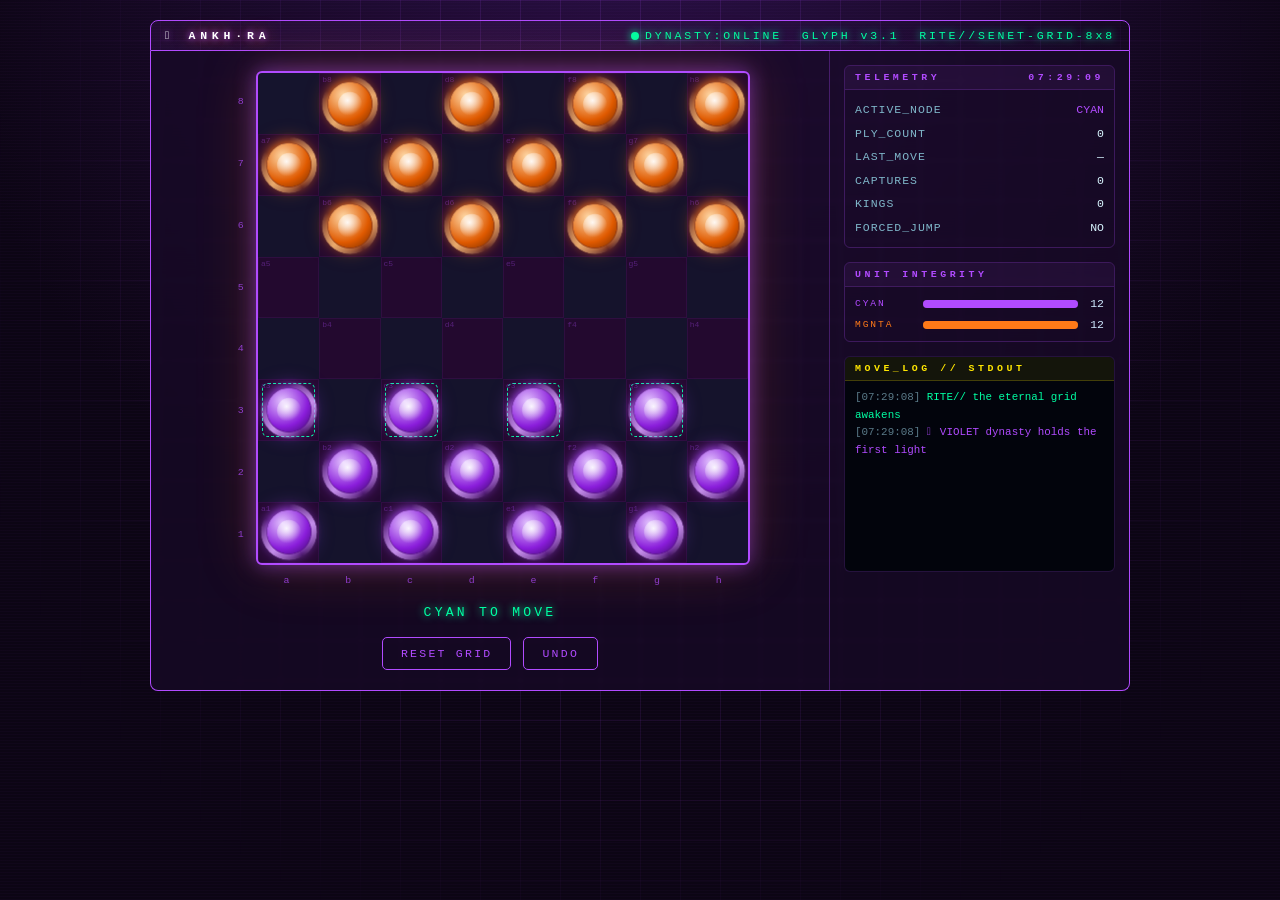
==== ankh-ra.html @ 31e60d3e "Add ANKH-RA: Duel of the Eternal Grid (cyber-Egyptian checkers)" ====
<!DOCTYPE html>
<html lang="en">
<head>
<meta charset="UTF-8">
<meta name="viewport" content="width=device-width, initial-scale=1.0">
<title>ANKH-RA // DUEL OF THE ETERNAL GRID</title>
<style>
  :root {
    /* --neon-cyan / --neon-magenta kept as var names; recolored to a new palette:
       electric violet vs hot-orange on a deep plum-black field */
    --neon-cyan: #b14bff;      /* "player 1" — electric violet  */
    --neon-magenta: #ff7a18;   /* "player 2" — hot orange       */
    --neon-green: #00ffa3;     /* accents / OK status           */
    --neon-amber: #ffe600;     /* alerts / forced-jump          */
    --dark: #0c0514;
    --dark2: #160a24;
    --panel: rgba(24, 10, 40, 0.72);
    --grid-line: rgba(177, 75, 255, 0.22);
    --mono: 'Courier New', ui-monospace, monospace;
  }

  * { margin: 0; padding: 0; box-sizing: border-box; }

  body {
    min-height: 100vh;
    background:
      radial-gradient(circle at 50% -10%, #2a0f45 0%, var(--dark) 60%),
      var(--dark);
    color: #cfe9ff;
    font-family: var(--mono);
    display: flex;
    flex-direction: column;
    align-items: center;
    padding: 20px 14px 40px;
    overflow-x: hidden;
  }

  body::before {
    content: "";
    position: fixed; inset: 0;
    background-image:
      linear-gradient(var(--grid-line) 1px, transparent 1px),
      linear-gradient(90deg, var(--grid-line) 1px, transparent 1px);
    background-size: 40px 40px;
    mask-image: radial-gradient(circle at 50% 35%, black 10%, transparent 78%);
    animation: drift 20s linear infinite;
    pointer-events: none; z-index: 0;
  }
  /* scanline overlay — technical CRT feel */
  body::after {
    content: "";
    position: fixed; inset: 0;
    background: repeating-linear-gradient(
      to bottom, rgba(0,0,0,0) 0 2px, rgba(177,75,255,0.025) 2px 3px);
    pointer-events: none; z-index: 2; mix-blend-mode: screen;
  }
  @keyframes drift {
    from { background-position: 0 0, 0 0; }
    to   { background-position: 40px 40px, 40px 40px; }
  }

  .app { position: relative; z-index: 3; width: 100%; max-width: 980px; }

  header.titlebar {
    display: flex; align-items: center; justify-content: space-between;
    border: 1px solid var(--neon-cyan);
    border-radius: 8px 8px 0 0;
    padding: 8px 14px;
    background: linear-gradient(90deg, rgba(177,75,255,0.08), transparent);
    font-size: 0.72rem; letter-spacing: 0.18rem;
  }
  header .brand {
    font-weight: 900; letter-spacing: 0.3rem; color: #fff;
    text-shadow: 0 0 6px var(--neon-cyan), 0 0 16px var(--neon-magenta);
    animation: flicker 5s infinite;
  }
  header .sys { color: var(--neon-green); text-shadow: 0 0 8px var(--neon-green); }
  .dot { display:inline-block; width:8px; height:8px; border-radius:50%;
    background: var(--neon-green); box-shadow: 0 0 8px var(--neon-green);
    animation: blink 1.4s steps(2) infinite; margin-right:6px; vertical-align: middle; }
  @keyframes blink { 50% { opacity: 0.2; } }
  @keyframes flicker {
    0%, 92%, 100% { opacity: 1; } 93% { opacity: 0.55; } 94% { opacity: 1; }
    96% { opacity: 0.4; } 97% { opacity: 1; }
  }

  .layout {
    display: grid;
    grid-template-columns: minmax(0,1fr) 300px;
    gap: 0;
    border: 1px solid var(--neon-cyan);
    border-top: none;
    border-radius: 0 0 8px 8px;
    background: var(--panel);
    backdrop-filter: blur(2px);
  }
  @media (max-width: 820px) {
    .layout { grid-template-columns: 1fr; }
    .hud { border-left: none !important; border-top: 1px solid rgba(177,75,255,0.3); }
  }

  .stage { padding: 20px; display: flex; flex-direction: column; align-items: center; gap: 14px; }

  /* board with coordinate gutters */
  .board-frame {
    display: grid;
    grid-template-columns: 22px 1fr;
    grid-template-rows: 1fr 22px;
    gap: 4px;
    width: min(86vw, 520px);
  }
  .rank-labels, .file-labels {
    display: grid; font-size: 0.62rem; color: var(--neon-cyan);
    opacity: 0.75; letter-spacing: 0.05rem;
  }
  .rank-labels { grid-row: 1; grid-column: 1; grid-template-rows: repeat(8, 1fr); }
  .rank-labels span { display: flex; align-items: center; justify-content: center; }
  .file-labels { grid-row: 2; grid-column: 2; grid-template-columns: repeat(8, 1fr); }
  .file-labels span { display: flex; align-items: center; justify-content: center; }

  .board {
    grid-row: 1; grid-column: 2;
    display: grid;
    grid-template-columns: repeat(8, 1fr);
    grid-template-rows: repeat(8, 1fr);
    aspect-ratio: 1 / 1;
    border: 2px solid var(--neon-cyan);
    border-radius: 6px;
    box-shadow: 0 0 20px rgba(177,75,255,0.5), 0 0 60px rgba(255,122,24,0.22);
    overflow: hidden; background: var(--dark2);
  }

  .cell { position: relative; display: flex; align-items: center; justify-content: center; }
  .cell.light { background: rgba(0, 240, 255, 0.04); }
  .cell.dark  { background: rgba(255, 0, 229, 0.06); cursor: pointer; }
  .cell.dark::after {
    content: ""; position: absolute; inset: 0;
    box-shadow: inset 0 0 0 1px rgba(177,75,255,0.08);
  }
  /* tiny square-id readout in each dark cell corner — technical overlay */
  .cell .sqid {
    position: absolute; top: 2px; left: 3px; font-size: 0.5rem;
    color: rgba(177,75,255,0.35); pointer-events: none; letter-spacing: 0;
  }

  .cell.selectable::before {
    content: ""; position: absolute; inset: 4px;
    border: 1px dashed var(--neon-green); border-radius: 6px;
    animation: pulse 1.2s ease-in-out infinite;
  }
  .cell.move-target::before {
    content: ""; position: absolute; width: 28%; height: 28%; border-radius: 50%;
    background: var(--neon-green); box-shadow: 0 0 14px var(--neon-green);
    animation: pulse 1s ease-in-out infinite;
  }
  .cell.capture-target::before {
    content: ""; position: absolute; inset: 3px; border-radius: 6px;
    border: 1px solid var(--neon-amber);
    box-shadow: 0 0 12px var(--neon-amber), inset 0 0 10px rgba(255,230,0,0.3);
    animation: pulse 0.8s ease-in-out infinite;
  }
  @keyframes pulse {
    0%, 100% { opacity: 0.35; transform: scale(0.92); }
    50%      { opacity: 1;    transform: scale(1.05); }
  }

  .piece {
    width: 72%; height: 72%; border-radius: 50%; position: relative;
    display: flex; align-items: center; justify-content: center;
    font-weight: 900; font-size: 1.3rem;
    /* idle hover-float; combines with glide/pop below via custom props */
    animation: float 3.2s ease-in-out infinite;
    will-change: transform;
  }
  @keyframes float {
    0%, 100% { transform: translateY(0) scale(1); }
    50%      { transform: translateY(-6%) scale(1.02); }
  }

  /* rotating conic "energy ring" behind the core */
  .piece::before {
    content: ""; position: absolute; inset: -14%;
    border-radius: 50%;
    background: conic-gradient(from 0deg,
      transparent 0deg, var(--ring) 70deg, transparent 150deg,
      var(--ring) 220deg, transparent 300deg);
    filter: blur(0.5px);
    opacity: 0.85;
    animation: spin 4s linear infinite;
    z-index: -1;
    -webkit-mask: radial-gradient(circle, transparent 56%, #000 58%);
            mask: radial-gradient(circle, transparent 56%, #000 58%);
  }
  @keyframes spin { to { transform: rotate(360deg); } }

  /* pulsing inner core highlight */
  .piece::after {
    content: ""; position: absolute; inset: 22%;
    border-radius: 50%;
    background: radial-gradient(circle at 40% 35%, rgba(255,255,255,0.9), transparent 70%);
    animation: core 2.4s ease-in-out infinite;
    pointer-events: none;
  }
  @keyframes core {
    0%, 100% { opacity: 0.4; transform: scale(0.85); }
    50%      { opacity: 0.95; transform: scale(1); }
  }

  .piece.cyan {
    --ring: #d9a2ff;
    background: radial-gradient(circle at 35% 30%, #e3c4ff, #8a1ddb 60%, #3a0866);
    box-shadow: 0 0 10px var(--neon-cyan), 0 0 22px rgba(177,75,255,0.6);
    color: #2a0545;
  }
  .piece.magenta {
    --ring: #ffc07a;
    background: radial-gradient(circle at 35% 30%, #ffd9a8, #e05a00 60%, #6e2a00);
    box-shadow: 0 0 10px var(--neon-magenta), 0 0 22px rgba(255,122,24,0.6);
    color: #4a1c00;
  }

  /* selected: lift, brighten, speed up the ring */
  .piece.selected { animation: selectedFloat 1.4s ease-in-out infinite; z-index: 5; }
  .piece.selected::before { animation: spin 1.3s linear infinite; opacity: 1; }
  @keyframes selectedFloat {
    0%, 100% { transform: translateY(-8%) scale(1.12); }
    50%      { transform: translateY(-14%) scale(1.16); }
  }

  /* glide: a piece that just moved slides in from its previous square */
  .piece.glide {
    animation: glide 0.32s cubic-bezier(.2,.9,.25,1.2);
  }
  @keyframes glide {
    from { transform: translate(var(--gx), var(--gy)) scale(0.9); }
    to   { transform: translate(0, 0) scale(1); }
  }

  /* king: twin crowns + golden halo, faster ring */
  .piece.king {
    box-shadow: 0 0 14px var(--neon-amber), 0 0 30px rgba(255,230,0,0.55);
  }
  .piece.king::before { animation: spin 2.2s linear infinite; }
  .piece.king .crown {
    position: absolute; inset: 0; display: flex; align-items: center; justify-content: center;
    font-size: 1.1rem; color: #fff; z-index: 2;
    text-shadow: 0 0 6px #fff, 0 0 12px var(--neon-amber);
    animation: crownPop 0.5s cubic-bezier(.2,1.5,.4,1);
  }
  @keyframes crownPop {
    0% { transform: scale(0) rotate(-40deg); opacity: 0; }
    100% { transform: scale(1) rotate(0); opacity: 1; }
  }

  /* capture shatter burst — spawned on the destroyed unit's square */
  .burst {
    position: absolute; inset: 0; pointer-events: none; z-index: 10;
  }
  .burst i {
    position: absolute; top: 50%; left: 50%; width: 7px; height: 7px;
    margin: -3.5px; border-radius: 50%;
    background: var(--bcol); box-shadow: 0 0 8px var(--bcol);
    animation: shard 0.6s ease-out forwards;
  }
  @keyframes shard {
    to { transform: translate(var(--dx), var(--dy)) scale(0.2); opacity: 0; }
  }
  .shock {
    position: absolute; inset: 20%; border-radius: 50%;
    border: 2px solid var(--bcol); pointer-events: none; z-index: 9;
    animation: shock 0.5s ease-out forwards;
  }
  @keyframes shock {
    from { transform: scale(0.3); opacity: 1; }
    to   { transform: scale(2.4); opacity: 0; }
  }

  @media (prefers-reduced-motion: reduce) {
    .piece, .piece::before, .piece::after { animation: none !important; }
  }

  .status {
    font-size: 0.82rem; letter-spacing: 0.2rem; text-transform: uppercase;
    color: var(--neon-green); text-shadow: 0 0 8px var(--neon-green);
    min-height: 1.4em; text-align: center;
  }

  .controls { display: flex; gap: 12px; }
  button {
    font-family: inherit; background: transparent; color: var(--neon-cyan);
    border: 1px solid var(--neon-cyan); padding: 9px 18px;
    letter-spacing: 0.14rem; text-transform: uppercase; font-size: 0.72rem;
    border-radius: 5px; cursor: pointer; transition: all 0.2s;
  }
  button:hover { background: var(--neon-cyan); color: var(--dark); box-shadow: 0 0 18px var(--neon-cyan); }

  /* ---------- TECHNICAL HUD ---------- */
  .hud {
    border-left: 1px solid rgba(177,75,255,0.3);
    padding: 14px; display: flex; flex-direction: column; gap: 14px;
    font-size: 0.72rem;
  }
  .panel { border: 1px solid rgba(177,75,255,0.25); border-radius: 6px; overflow: hidden; }
  .panel > h2 {
    font-size: 0.62rem; letter-spacing: 0.22rem; color: var(--neon-cyan);
    background: rgba(177,75,255,0.07); padding: 6px 10px; border-bottom: 1px solid rgba(177,75,255,0.2);
    display: flex; justify-content: space-between; align-items: center;
  }
  .panel .body { padding: 10px; }

  .readout { display: grid; grid-template-columns: 1fr auto; gap: 4px 10px; line-height: 1.7; }
  .readout .k { color: #7fb6c9; letter-spacing: 0.06rem; }
  .readout .v { text-align: right; color: #d8f6ff; }
  .readout .v.cyan { color: var(--neon-cyan); }
  .readout .v.magenta { color: var(--neon-magenta); }

  .bars { display:flex; flex-direction: column; gap: 8px; }
  .bar-row { display:flex; align-items:center; gap: 8px; }
  .bar-row .lbl { width: 60px; font-size: 0.6rem; letter-spacing: 0.12rem; }
  .bar { flex:1; height: 8px; background: rgba(255,255,255,0.06); border-radius: 4px; overflow: hidden; }
  .bar > i { display:block; height:100%; transition: width 0.4s ease; }
  .bar.cyan > i { background: var(--neon-cyan); box-shadow: 0 0 10px var(--neon-cyan); }
  .bar.magenta > i { background: var(--neon-magenta); box-shadow: 0 0 10px var(--neon-magenta); }
  .bar-row .num { width: 18px; text-align:right; }

  /* telemetry terminal */
  .log { background: #02040c; border: 1px solid rgba(177,75,255,0.2); border-radius: 6px; }
  .log h2 { color: var(--neon-amber); background: rgba(255,230,0,0.07); border-color: rgba(255,230,0,0.2); }
  .log .stream {
    height: 190px; overflow-y: auto; padding: 8px 10px; font-size: 0.68rem; line-height: 1.6;
    scrollbar-width: thin; scrollbar-color: var(--neon-cyan) transparent;
  }
  .log .stream::-webkit-scrollbar { width: 6px; }
  .log .stream::-webkit-scrollbar-thumb { background: var(--neon-cyan); border-radius: 3px; }
  .log .line { white-space: pre-wrap; }
  .log .ts { color: #5a7a88; }
  .log .c-cyan { color: var(--neon-cyan); }
  .log .c-mag { color: var(--neon-magenta); }
  .log .c-cap { color: var(--neon-amber); }
  .log .c-sys { color: var(--neon-green); }
  .log .cursor { color: var(--neon-amber); animation: blink 1s steps(2) infinite; }
</style>
</head>
<body>
<div class="app">
  <header class="titlebar">
    <span class="brand">𓂀 ANKH&middot;RA</span>
    <span class="sys"><span class="dot"></span>DYNASTY:ONLINE &nbsp;GLYPH v3.1 &nbsp;RITE//SENET-GRID-8x8</span>
  </header>

  <div class="layout">
    <!-- BOARD STAGE -->
    <section class="stage">
      <div class="board-frame">
        <div class="rank-labels" id="rankLabels"></div>
        <div class="board" id="board"></div>
        <div class="file-labels" id="fileLabels"></div>
      </div>
      <div class="status" id="status">CYAN TO MOVE</div>
      <div class="controls">
        <button id="resetBtn">RESET GRID</button>
        <button id="undoBtn">UNDO</button>
      </div>
    </section>

    <!-- TECHNICAL HUD -->
    <aside class="hud">
      <div class="panel">
        <h2>TELEMETRY <span id="clock">00:00:00</span></h2>
        <div class="body">
          <div class="readout">
            <span class="k">ACTIVE_NODE</span><span class="v" id="rActive">CYAN</span>
            <span class="k">PLY_COUNT</span><span class="v" id="rPly">0</span>
            <span class="k">LAST_MOVE</span><span class="v" id="rLast">—</span>
            <span class="k">CAPTURES</span><span class="v" id="rCaps">0</span>
            <span class="k">KINGS</span><span class="v" id="rKings">0</span>
            <span class="k">FORCED_JUMP</span><span class="v" id="rForced">NO</span>
          </div>
        </div>
      </div>

      <div class="panel">
        <h2>UNIT INTEGRITY</h2>
        <div class="body bars">
          <div class="bar-row">
            <span class="lbl" style="color:var(--neon-cyan)">CYAN</span>
            <div class="bar cyan"><i id="barCyan" style="width:100%"></i></div>
            <span class="num" id="numCyan">12</span>
          </div>
          <div class="bar-row">
            <span class="lbl" style="color:var(--neon-magenta)">MGNTA</span>
            <div class="bar magenta"><i id="barMag" style="width:100%"></i></div>
            <span class="num" id="numMag">12</span>
          </div>
        </div>
      </div>

      <div class="panel log">
        <h2>MOVE_LOG // STDOUT</h2>
        <div class="stream" id="logStream"></div>
      </div>
    </aside>
  </div>
</div>

<script>
const SIZE = 8;
const FILES = ['a','b','c','d','e','f','g','h'];
const boardEl = document.getElementById('board');
const statusEl = document.getElementById('status');
const logStream = document.getElementById('logStream');

// HUD refs
const rActive = document.getElementById('rActive');
const rPly    = document.getElementById('rPly');
const rLast   = document.getElementById('rLast');
const rCaps   = document.getElementById('rCaps');
const rKings  = document.getElementById('rKings');
const rForced = document.getElementById('rForced');
const barCyan = document.getElementById('barCyan');
const barMag  = document.getElementById('barMag');
const numCyan = document.getElementById('numCyan');
const numMag  = document.getElementById('numMag');

let grid, turn, selected, validMoves;
let ply, captures, history;
let anim = {}; // one-shot animation hints consumed by the next render()

// Convert [row,col] -> algebraic. row 0 = rank 8 (top), row 7 = rank 1 (bottom).
function sq(r, c) { return FILES[c] + (SIZE - r); }

function buildLabels() {
  const rl = document.getElementById('rankLabels');
  const fl = document.getElementById('fileLabels');
  rl.innerHTML = ''; fl.innerHTML = '';
  for (let r = 0; r < SIZE; r++) { const s = document.createElement('span'); s.textContent = SIZE - r; rl.appendChild(s); }
  for (let c = 0; c < SIZE; c++) { const s = document.createElement('span'); s.textContent = FILES[c]; fl.appendChild(s); }
}

function initState() {
  grid = Array.from({ length: SIZE }, () => Array(SIZE).fill(null));
  for (let r = 0; r < SIZE; r++) {
    for (let c = 0; c < SIZE; c++) {
      if ((r + c) % 2 === 0) continue;
      if (r < 3)      grid[r][c] = { color: 'magenta', king: false };
      else if (r > 4) grid[r][c] = { color: 'cyan',    king: false };
    }
  }
  turn = 'cyan'; selected = null; validMoves = [];
  ply = 0; captures = 0; history = [];
}

function inBounds(r, c) { return r >= 0 && r < SIZE && c >= 0 && c < SIZE; }

function directions(piece) {
  if (piece.king) return [[-1,-1],[-1,1],[1,-1],[1,1]];
  return piece.color === 'cyan' ? [[-1,-1],[-1,1]] : [[1,-1],[1,1]];
}

function pieceMoves(r, c) {
  const piece = grid[r][c];
  const moves = [], jumps = [];
  for (const [dr, dc] of directions(piece)) {
    const nr = r + dr, nc = c + dc;
    if (inBounds(nr, nc) && !grid[nr][nc]) moves.push({ from:[r,c], to:[nr,nc], jumped:null });
    const jr = r + 2*dr, jc = c + 2*dc;
    if (inBounds(jr, jc) && !grid[jr][jc] && grid[nr] && grid[nr][nc] &&
        grid[nr][nc].color !== piece.color)
      jumps.push({ from:[r,c], to:[jr,jc], jumped:[nr,nc] });
  }
  return { moves, jumps };
}

function allMoves(color) {
  let moves = [], jumps = [];
  for (let r = 0; r < SIZE; r++)
    for (let c = 0; c < SIZE; c++)
      if (grid[r][c] && grid[r][c].color === color) {
        const pm = pieceMoves(r, c);
        moves = moves.concat(pm.moves); jumps = jumps.concat(pm.jumps);
      }
  return jumps.length ? jumps : moves;
}

function countPieces(color) {
  let n = 0, k = 0;
  for (let r = 0; r < SIZE; r++)
    for (let c = 0; c < SIZE; c++)
      if (grid[r][c] && grid[r][c].color === color) { n++; if (grid[r][c].king) k++; }
  return { n, k };
}

/* ---------- TELEMETRY LOG ---------- */
function stamp() {
  const d = new Date();
  return [d.getHours(), d.getMinutes(), d.getSeconds()].map(x => String(x).padStart(2,'0')).join(':');
}
function log(html, cls) {
  const line = document.createElement('div');
  line.className = 'line';
  line.innerHTML = `<span class="ts">[${stamp()}]</span> <span class="${cls||''}">${html}</span>`;
  logStream.appendChild(line);
  logStream.scrollTop = logStream.scrollHeight;
}

function render() {
  boardEl.innerHTML = '';
  const legal = allMoves(turn);
  const selectable = new Set(legal.map(m => m.from.join(',')));
  const anyJump = legal.length && legal[0].jumped;

  for (let r = 0; r < SIZE; r++) {
    for (let c = 0; c < SIZE; c++) {
      const cell = document.createElement('div');
      const dark = (r + c) % 2 === 1;
      cell.className = 'cell ' + (dark ? 'dark' : 'light');

      if (dark) {
        const id = document.createElement('span');
        id.className = 'sqid'; id.textContent = sq(r, c);
        cell.appendChild(id);
      }

      if (!selected && dark && selectable.has(r + ',' + c)) cell.classList.add('selectable');

      if (selected) {
        const target = validMoves.find(m => m.to[0] === r && m.to[1] === c);
        if (target) {
          cell.classList.add(target.jumped ? 'capture-target' : 'move-target');
          cell.addEventListener('click', () => makeMove(target));
        }
      }

      const piece = grid[r][c];
      if (piece) {
        const p = document.createElement('div');
        p.className = 'piece ' + piece.color + (piece.king ? ' king' : '');
        if (selected && selected[0] === r && selected[1] === c) p.classList.add('selected');

        // crown marker for kings (separate element so ::after can be the core glow)
        if (piece.king) {
          const cr = document.createElement('span');
          cr.className = 'crown'; cr.textContent = '♛';
          p.appendChild(cr);
        }

        // glide-in animation for the piece that just moved
        if (anim.glide && anim.glide.r === r && anim.glide.c === c) {
          p.classList.add('glide');
          p.style.setProperty('--gx', anim.glide.dx + '%');
          p.style.setProperty('--gy', anim.glide.dy + '%');
        }
        cell.appendChild(p);
      }

      // capture burst on the destroyed unit's square
      if (anim.burst && anim.burst.r === r && anim.burst.c === c) {
        cell.appendChild(makeBurst(anim.burst.color));
      }

      if (dark) cell.addEventListener('click', () => onCellClick(r, c));
      boardEl.appendChild(cell);
    }
  }
  anim = {}; // consume one-shot animation hints
  updateHUD(anyJump);
}

// Build a shatter burst (radial shards + shockwave ring) in a color.
function makeBurst(color) {
  const frag = document.createDocumentFragment();
  const bcol = color === 'cyan' ? 'var(--neon-cyan)' : 'var(--neon-magenta)';

  const shock = document.createElement('div');
  shock.className = 'shock'; shock.style.setProperty('--bcol', bcol);
  frag.appendChild(shock);

  const wrap = document.createElement('div');
  wrap.className = 'burst'; wrap.style.setProperty('--bcol', bcol);
  const N = 10;
  for (let i = 0; i < N; i++) {
    const shard = document.createElement('i');
    const ang = (i / N) * Math.PI * 2 + Math.random() * 0.4;
    const dist = 60 + Math.random() * 40;
    shard.style.setProperty('--dx', Math.cos(ang) * dist + '%');
    shard.style.setProperty('--dy', Math.sin(ang) * dist + '%');
    shard.style.animationDelay = (Math.random() * 0.05) + 's';
    wrap.appendChild(shard);
  }
  frag.appendChild(wrap);

  // clean up DOM after the animation ends
  setTimeout(() => { shock.remove(); wrap.remove(); }, 700);
  const holder = document.createElement('div');
  holder.style.cssText = 'position:absolute;inset:0;pointer-events:none;';
  holder.appendChild(frag);
  return holder;
}

function updateHUD(anyJump) {
  const cy = countPieces('cyan'), mg = countPieces('magenta');
  numCyan.textContent = cy.n; numMag.textContent = mg.n;
  barCyan.style.width = (cy.n / 12 * 100) + '%';
  barMag.style.width  = (mg.n / 12 * 100) + '%';
  rActive.textContent = turn.toUpperCase();
  rActive.className = 'v ' + turn;
  rPly.textContent = ply;
  rCaps.textContent = captures;
  rKings.textContent = cy.k + mg.k;
  rForced.textContent = anyJump ? 'YES' : 'NO';
  rForced.style.color = anyJump ? 'var(--neon-amber)' : '';
}

function onCellClick(r, c) {
  const legal = allMoves(turn);
  const piece = grid[r][c];
  if (piece && piece.color === turn) {
    const pm = legal.filter(m => m.from[0] === r && m.from[1] === c);
    if (pm.length) {
      selected = [r, c]; validMoves = pm;
      log(`SELECT ${turn.toUpperCase()} @ ${sq(r,c)} — ${pm.length} vector(s)`, turn==='cyan'?'c-cyan':'c-mag');
      render(); return;
    }
  }
  selected = null; validMoves = []; render();
}

function makeMove(move) {
  const [fr, fc] = move.from, [tr, tc] = move.to;
  const piece = grid[fr][fc];
  history.push(JSON.stringify({ grid, turn, ply, captures }));

  grid[tr][tc] = piece; grid[fr][fc] = null;

  const notation = sq(fr,fc) + (move.jumped ? 'x' : '-') + sq(tr,tc);
  const cls = turn === 'cyan' ? 'c-cyan' : 'c-mag';

  // glide: offset = how far (in % of a cell) the piece travelled, negated
  anim.glide = { r: tr, c: tc, dx: (fc - tc) * 100, dy: (fr - tr) * 100 };

  if (move.jumped) {
    const [jr, jc] = move.jumped;
    anim.burst = { r: jr, c: jc, color: grid[jr][jc] ? grid[jr][jc].color : 'cyan' };
    grid[jr][jc] = null;
    captures++;
    log(`CAPTURE ${notation} :: unit ${sq(jr,jc)} DESTROYED`, 'c-cap');
  } else {
    log(`MOVE ${notation}`, cls);
  }

  let promoted = false;
  if (!piece.king && ((piece.color === 'cyan' && tr === 0) || (piece.color === 'magenta' && tr === SIZE-1))) {
    piece.king = true; promoted = true;
    log(`PROMOTE ${sq(tr,tc)} → KING [${turn.toUpperCase()}]`, 'c-sys');
  }

  rLast.textContent = notation;

  // Multi-jump chain
  if (move.jumped) {
    const pm = pieceMoves(tr, tc);
    if (pm.jumps.length && !promoted) {
      selected = [tr, tc]; validMoves = pm.jumps;
      statusEl.textContent = turn.toUpperCase() + ' — CHAIN JUMP REQUIRED';
      log(`CHAIN// additional jump available @ ${sq(tr,tc)}`, 'c-cap');
      render(); return;
    }
  }

  ply++;
  turn = turn === 'cyan' ? 'magenta' : 'cyan';
  selected = null; validMoves = [];
  render();
  updateStatus();
}

function updateStatus() {
  const legal = allMoves(turn);
  if (legal.length === 0 || countPieces(turn).n === 0) {
    const winner = (turn === 'cyan' ? 'MAGENTA' : 'CYAN');
    statusEl.textContent = '⚡ ' + winner + ' WINS ⚡';
    log(`=== GAME OVER :: ${winner} VICTORIOUS :: ${ply} PLIES ===`, 'c-sys');
    return;
  }
  statusEl.textContent = turn.toUpperCase() + ' TO MOVE';
}

document.getElementById('resetBtn').addEventListener('click', () => {
  initState(); render(); updateStatus();
  log('GRID RE-INITIALIZED :: 24 UNITS DEPLOYED', 'c-sys');
});
document.getElementById('undoBtn').addEventListener('click', () => {
  if (!history.length) { log('UNDO// buffer empty', 'c-sys'); return; }
  const prev = JSON.parse(history.pop());
  grid = prev.grid; turn = prev.turn; ply = prev.ply; captures = prev.captures;
  selected = null; validMoves = [];
  render(); updateStatus();
  log('UNDO// reverted 1 state', 'c-sys');
});

// live clock
setInterval(() => { document.getElementById('clock').textContent = stamp(); }, 1000);

buildLabels();
initState();
render();
updateStatus();
log('RITE// the eternal grid awakens', 'c-sys');
log('𓂀 VIOLET dynasty holds the first light', 'c-cyan');
</script>
</body>
</html>
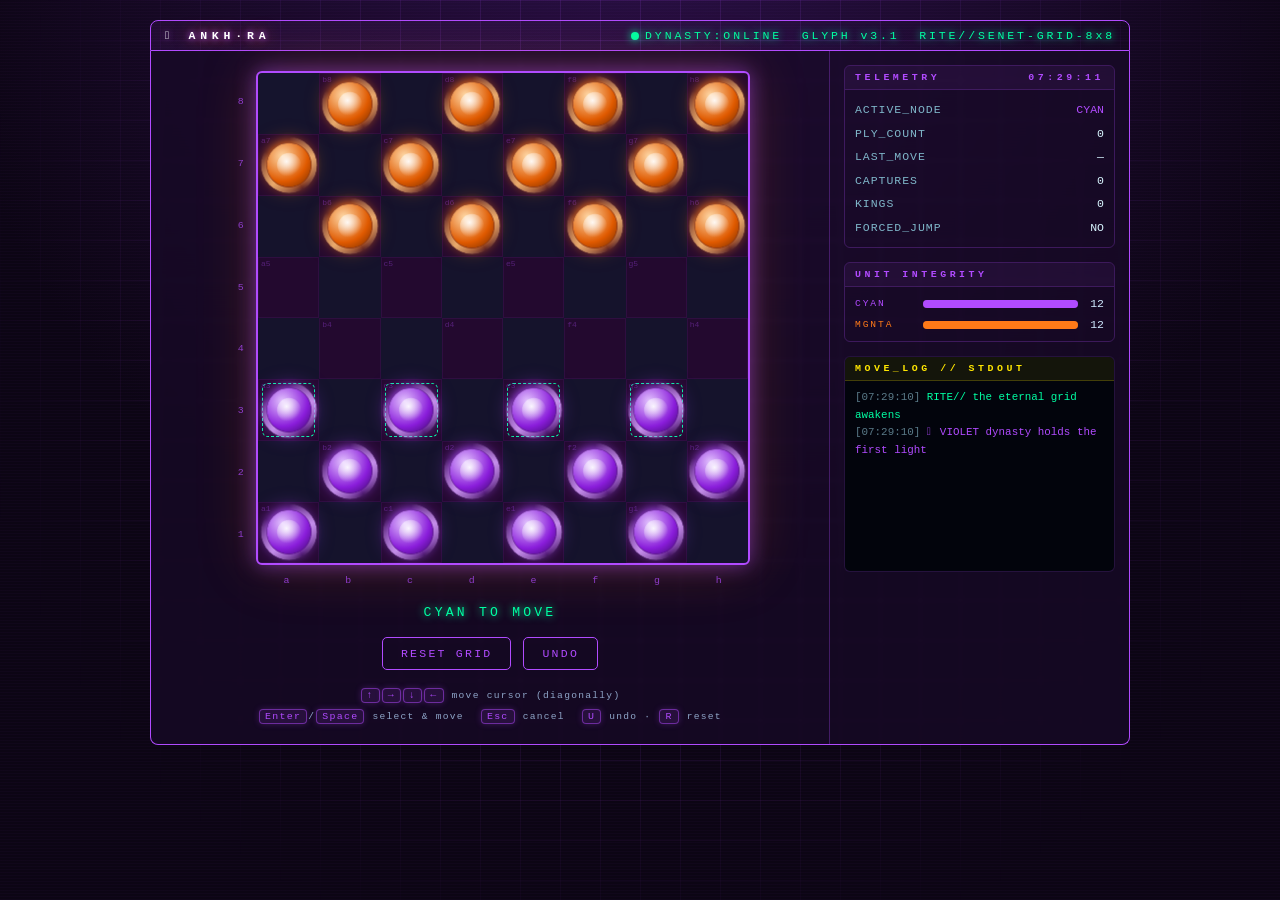
==== commit 7a636a34: "Add keyboard controls and Temple of Code puzzle world on victory" ====
--- a/ankh-ra.html
+++ b/ankh-ra.html
@@ -159,6 +159,28 @@
     box-shadow: 0 0 12px var(--neon-amber), inset 0 0 10px rgba(255,230,0,0.3);
     animation: pulse 0.8s ease-in-out infinite;
   }
+  /* keyboard cursor — bright inset frame + corner ticks on the focused square */
+  .cell.cursor {
+    box-shadow:
+      inset 0 0 0 2px #fff,
+      inset 0 0 14px rgba(255,255,255,0.45),
+      0 0 16px rgba(255,255,255,0.35);
+    z-index: 6;
+  }
+  .cell.cursor::after {
+    content: ""; position: absolute; inset: 0; z-index: 7; pointer-events: none;
+    background:
+      linear-gradient(#fff,#fff) left  0 top    0 / 10px 2px no-repeat,
+      linear-gradient(#fff,#fff) left  0 top    0 / 2px 10px no-repeat,
+      linear-gradient(#fff,#fff) right 0 top    0 / 10px 2px no-repeat,
+      linear-gradient(#fff,#fff) right 0 top    0 / 2px 10px no-repeat,
+      linear-gradient(#fff,#fff) left  0 bottom 0 / 10px 2px no-repeat,
+      linear-gradient(#fff,#fff) left  0 bottom 0 / 2px 10px no-repeat,
+      linear-gradient(#fff,#fff) right 0 bottom 0 / 10px 2px no-repeat,
+      linear-gradient(#fff,#fff) right 0 bottom 0 / 2px 10px no-repeat;
+    filter: drop-shadow(0 0 4px #fff);
+    animation: pulse 1s ease-in-out infinite;
+  }
   @keyframes pulse {
     0%, 100% { opacity: 0.35; transform: scale(0.92); }
     50%      { opacity: 1;    transform: scale(1.05); }
@@ -294,6 +316,19 @@
   }
   button:hover { background: var(--neon-cyan); color: var(--dark); box-shadow: 0 0 18px var(--neon-cyan); }
 
+  .keyhint {
+    display: flex; flex-wrap: wrap; gap: 6px 16px; justify-content: center;
+    margin-top: 4px; font-size: 0.6rem; letter-spacing: 0.08rem;
+    color: #8fa6c9; max-width: 480px;
+  }
+  .keyhint kbd {
+    display: inline-block; min-width: 1.3em; text-align: center;
+    padding: 1px 5px; margin: 0 1px; border-radius: 4px;
+    background: rgba(177,75,255,0.12); border: 1px solid rgba(177,75,255,0.5);
+    color: var(--neon-cyan); font-family: var(--mono); font-size: 0.62rem;
+    box-shadow: 0 0 6px rgba(177,75,255,0.25);
+  }
+
   /* ---------- TECHNICAL HUD ---------- */
   .hud {
     border-left: 1px solid rgba(177,75,255,0.3);
@@ -339,6 +374,89 @@
   .log .c-cap { color: var(--neon-amber); }
   .log .c-sys { color: var(--neon-green); }
   .log .cursor { color: var(--neon-amber); animation: blink 1s steps(2) infinite; }
+
+  /* ========== PUZZLE WORLD: TEMPLE OF CODE ========== */
+  .portal {
+    position: fixed; inset: 0; z-index: 50;
+    display: none; align-items: center; justify-content: center;
+    background: radial-gradient(circle at 50% 50%, rgba(40,10,70,0.75), rgba(5,5,20,0.96));
+    backdrop-filter: blur(4px);
+    padding: 20px;
+  }
+  .portal.open { display: flex; animation: portalIn 0.8s ease; }
+  @keyframes portalIn { from { opacity: 0; } to { opacity: 1; } }
+
+  .portal-inner { position: relative; width: min(94vw, 620px); }
+
+  /* rotating portal rings behind the card */
+  .portal-rings { position: absolute; inset: -40px; pointer-events: none; }
+  .portal-rings i {
+    position: absolute; inset: 0; border-radius: 50%;
+    border: 2px solid transparent;
+  }
+  .portal-rings i:nth-child(1) { border-top-color: var(--neon-cyan);    border-bottom-color: var(--neon-cyan);    animation: spin 6s linear infinite; }
+  .portal-rings i:nth-child(2) { border-left-color: var(--neon-magenta); border-right-color: var(--neon-magenta); animation: spin 9s linear infinite reverse; inset: 20px; }
+  .portal-rings i:nth-child(3) { border-top-color: var(--neon-amber);    animation: spin 4s linear infinite; inset: -14px; }
+
+  .portal-card {
+    position: relative;
+    background: linear-gradient(160deg, rgba(24,10,40,0.98), rgba(10,6,24,0.98));
+    border: 1px solid var(--neon-cyan);
+    border-radius: 12px;
+    box-shadow: 0 0 40px rgba(177,75,255,0.5), inset 0 0 30px rgba(0,0,0,0.6);
+    padding: 26px 24px;
+    color: #d8f6ff;
+    max-height: 86vh; overflow-y: auto;
+  }
+  .portal-card h2 {
+    font-size: 1.3rem; letter-spacing: 0.25rem; color: #fff; text-align: center;
+    text-shadow: 0 0 8px var(--neon-cyan), 0 0 20px var(--neon-magenta);
+    margin-bottom: 6px;
+  }
+  .portal-card .sub { text-align: center; font-size: 0.72rem; letter-spacing: 0.15rem;
+    color: var(--neon-amber); margin-bottom: 18px; }
+
+  .pz-progress { display: flex; gap: 6px; justify-content: center; margin-bottom: 18px; }
+  .pz-progress i {
+    width: 26px; height: 6px; border-radius: 3px; background: rgba(255,255,255,0.12);
+  }
+  .pz-progress i.done { background: var(--neon-green); box-shadow: 0 0 8px var(--neon-green); }
+  .pz-progress i.active { background: var(--neon-cyan); box-shadow: 0 0 8px var(--neon-cyan); }
+
+  .pz-glyph { text-align: center; font-size: 1.6rem; margin-bottom: 8px; filter: drop-shadow(0 0 6px var(--neon-amber)); }
+  .pz-prompt { font-size: 0.86rem; line-height: 1.6; margin-bottom: 12px; }
+  .pz-code {
+    background: #02040c; border: 1px solid rgba(177,75,255,0.3); border-radius: 6px;
+    padding: 12px 14px; font-size: 0.8rem; line-height: 1.6; white-space: pre-wrap;
+    color: var(--neon-green); margin-bottom: 14px; overflow-x: auto;
+  }
+  .pz-code .kw { color: var(--neon-magenta); }
+  .pz-code .num { color: var(--neon-amber); }
+  .pz-code .cm { color: #5a7a88; }
+
+  .pz-form { display: flex; gap: 10px; flex-wrap: wrap; }
+  .pz-form input {
+    flex: 1; min-width: 160px; font-family: var(--mono); font-size: 0.9rem;
+    background: rgba(0,0,0,0.5); border: 1px solid var(--neon-cyan); color: #fff;
+    padding: 10px 12px; border-radius: 6px; letter-spacing: 0.08rem;
+  }
+  .pz-form input:focus { outline: none; box-shadow: 0 0 14px var(--neon-cyan); }
+
+  .pz-options { display: grid; grid-template-columns: 1fr 1fr; gap: 10px; }
+  @media (max-width: 480px) { .pz-options { grid-template-columns: 1fr; } }
+  .pz-opt {
+    font-family: var(--mono); font-size: 0.82rem; text-align: left;
+    padding: 11px 14px; text-transform: none; letter-spacing: 0.04rem;
+  }
+
+  .pz-feedback { min-height: 1.4em; margin-top: 12px; font-size: 0.8rem; letter-spacing: 0.08rem; text-align: center; }
+  .pz-feedback.ok  { color: var(--neon-green); text-shadow: 0 0 8px var(--neon-green); }
+  .pz-feedback.bad { color: var(--neon-magenta); text-shadow: 0 0 8px var(--neon-magenta); }
+  .pz-hint { font-size: 0.7rem; color: #8fa6c9; text-align: center; margin-top: 6px; }
+
+  .portal-card .finale { text-align: center; }
+  .portal-card .finale .big { font-size: 2.4rem; margin: 10px 0; filter: drop-shadow(0 0 10px var(--neon-amber)); }
+  .portal-actions { display: flex; gap: 12px; justify-content: center; margin-top: 18px; flex-wrap: wrap; }
 </style>
 </head>
 <body>
@@ -360,6 +478,12 @@
       <div class="controls">
         <button id="resetBtn">RESET GRID</button>
         <button id="undoBtn">UNDO</button>
+      </div>
+      <div class="keyhint">
+        <span><kbd>↑</kbd><kbd>→</kbd><kbd>↓</kbd><kbd>←</kbd> move cursor (diagonally)</span>
+        <span><kbd>Enter</kbd>/<kbd>Space</kbd> select &amp; move</span>
+        <span><kbd>Esc</kbd> cancel</span>
+        <span><kbd>U</kbd> undo &middot; <kbd>R</kbd> reset</span>
       </div>
     </section>
 
@@ -403,6 +527,16 @@
   </div>
 </div>
 
+<!-- ========== PUZZLE WORLD: TEMPLE OF CODE ========== -->
+<div class="portal" id="portal" aria-hidden="true">
+  <div class="portal-inner">
+    <div class="portal-rings"><i></i><i></i><i></i></div>
+    <div class="portal-card" id="portalCard">
+      <!-- content injected by JS -->
+    </div>
+  </div>
+</div>
+
 <script>
 const SIZE = 8;
 const FILES = ['a','b','c','d','e','f','g','h'];
@@ -425,6 +559,8 @@
 let grid, turn, selected, validMoves;
 let ply, captures, history;
 let anim = {}; // one-shot animation hints consumed by the next render()
+let cursor = [5, 0]; // keyboard cursor [row, col]; starts on a dark playable square
+let keyboardActive = false; // only show the cursor once the player uses the keyboard
 
 // Convert [row,col] -> algebraic. row 0 = rank 8 (top), row 7 = rank 1 (bottom).
 function sq(r, c) { return FILES[c] + (SIZE - r); }
@@ -514,6 +650,8 @@
       const cell = document.createElement('div');
       const dark = (r + c) % 2 === 1;
       cell.className = 'cell ' + (dark ? 'dark' : 'light');
+
+      if (keyboardActive && cursor[0] === r && cursor[1] === c) cell.classList.add('cursor');
 
       if (dark) {
         const id = document.createElement('span');
@@ -674,19 +812,25 @@
   updateStatus();
 }
 
+let gameOver = false;
 function updateStatus() {
   const legal = allMoves(turn);
   if (legal.length === 0 || countPieces(turn).n === 0) {
     const winner = (turn === 'cyan' ? 'MAGENTA' : 'CYAN');
     statusEl.textContent = '⚡ ' + winner + ' WINS ⚡';
     log(`=== GAME OVER :: ${winner} VICTORIOUS :: ${ply} PLIES ===`, 'c-sys');
+    gameOver = true;
+    // VICTORY → open the gateway to the Temple of Code puzzle world
+    log('𓋹 A GATEWAY OPENS :: the victor is summoned to the TEMPLE OF CODE', 'c-sys');
+    setTimeout(() => openPortal(winner), 1400);
     return;
   }
+  gameOver = false;
   statusEl.textContent = turn.toUpperCase() + ' TO MOVE';
 }
 
 document.getElementById('resetBtn').addEventListener('click', () => {
-  initState(); render(); updateStatus();
+  initState(); cursor = [5, 0]; render(); updateStatus();
   log('GRID RE-INITIALIZED :: 24 UNITS DEPLOYED', 'c-sys');
 });
 document.getElementById('undoBtn').addEventListener('click', () => {
@@ -698,6 +842,237 @@
   log('UNDO// reverted 1 state', 'c-sys');
 });
 
+/* ========== PUZZLE WORLD: TEMPLE OF CODE ========== */
+// On victory the champion is transported here to solve coding/logic trials.
+const portalEl  = document.getElementById('portal');
+const portalCard = document.getElementById('portalCard');
+let pzState = { i: 0, winner: '', solved: 0 };
+
+// Each puzzle: a themed coding/logic riddle. `check` is case-insensitive and
+// trims whitespace. `type:'choice'` renders buttons; otherwise a text field.
+const PUZZLES = [
+  {
+    glyph: '𓂀',
+    title: 'TRIAL I — THE SCRIBE\u2019S CIPHER',
+    prompt: 'The temple scribes shifted every letter forward by 3 (a Caesar cipher). Decode the sacred word:',
+    code: 'FLSKHU',
+    hint: 'Shift each letter BACK by 3. F→C …',
+    answer: 'cipher',
+  },
+  {
+    glyph: '𓆎',
+    title: 'TRIAL II — THE ORACLE\u2019S OUTPUT',
+    prompt: 'Read the incantation. What does the oracle print?',
+    code: `<span class="kw">let</span> x = <span class="num">5</span>;\n<span class="kw">for</span> (<span class="kw">let</span> i = <span class="num">0</span>; i < <span class="num">3</span>; i++) {\n  x = x * <span class="num">2</span>;\n}\nconsole.log(x);`,
+    hint: 'Double 5 three times: 5→10→20→…',
+    answer: '40',
+  },
+  {
+    glyph: '𓁹',
+    title: 'TRIAL III — THE BINARY SEAL',
+    prompt: 'This ancient seal is written in binary. What is its value in decimal (base-10)?',
+    code: '1 0 1 0 1',
+    hint: '16 + 4 + 1',
+    answer: '21',
+  },
+  {
+    glyph: '𓊖',
+    title: 'TRIAL IV — THE BROKEN GLYPH-SORT',
+    prompt: 'A sorting spell should return the array ascending, but one word is wrong. Which comparison fixes it?',
+    code: `<span class="cm">// goal: ascending order</span>\narr.sort((a, b) => ???);`,
+    type: 'choice',
+    options: ['a - b', 'b - a', 'a + b', 'a > b'],
+    answer: 'a - b',
+    hint: 'A negative result means a comes first.',
+  },
+  {
+    glyph: '𓇯',
+    title: 'TRIAL V — THE ETERNAL SEQUENCE',
+    prompt: 'The stars follow a pattern. Name the next number: 1, 1, 2, 3, 5, 8, ?',
+    code: 'each = sum of the two before it',
+    hint: '5 + 8',
+    answer: '13',
+  },
+];
+
+function norm(s) { return String(s).trim().toLowerCase(); }
+
+function openPortal(winner) {
+  pzState = { i: 0, winner, solved: 0 };
+  portalEl.classList.add('open');
+  portalEl.setAttribute('aria-hidden', 'false');
+  renderPuzzle();
+}
+function closePortal() {
+  portalEl.classList.remove('open');
+  portalEl.setAttribute('aria-hidden', 'true');
+}
+
+function progressBar() {
+  let html = '<div class="pz-progress">';
+  for (let j = 0; j < PUZZLES.length; j++) {
+    const cls = j < pzState.i ? 'done' : (j === pzState.i ? 'active' : '');
+    html += `<i class="${cls}"></i>`;
+  }
+  return html + '</div>';
+}
+
+function renderPuzzle() {
+  const p = PUZZLES[pzState.i];
+  let inputHtml;
+  if (p.type === 'choice') {
+    inputHtml = '<div class="pz-options">' +
+      p.options.map((o, idx) =>
+        `<button class="pz-opt" data-opt="${idx}">${o}</button>`).join('') +
+      '</div>';
+  } else {
+    inputHtml =
+      `<form class="pz-form" id="pzForm" autocomplete="off">
+         <input id="pzInput" type="text" placeholder="inscribe your answer…" aria-label="answer" />
+         <button type="submit">SUBMIT 𓂀</button>
+       </form>`;
+  }
+
+  portalCard.innerHTML = `
+    <h2>TEMPLE OF CODE</h2>
+    <div class="sub">${pzState.winner} DYNASTY · CHAMPION'S TRIALS</div>
+    ${progressBar()}
+    <div class="pz-glyph">${p.glyph}</div>
+    <div class="pz-prompt"><strong>${p.title}</strong><br>${p.prompt}</div>
+    <div class="pz-code">${p.code}</div>
+    ${inputHtml}
+    <div class="pz-feedback" id="pzFeedback"></div>
+    <div class="pz-hint" id="pzHint"></div>
+  `;
+
+  const feedback = document.getElementById('pzFeedback');
+  const hintEl = document.getElementById('pzHint');
+  let tries = 0;
+
+  function submit(val) {
+    if (norm(val) === norm(p.answer)) {
+      feedback.textContent = '✔ GLYPH ACCEPTED — the seal glows';
+      feedback.className = 'pz-feedback ok';
+      pzState.solved++;
+      pzState.i++;
+      setTimeout(() => { pzState.i <= PUZZLES.length - 1 ? renderPuzzle() : renderFinale(); }, 850);
+    } else {
+      tries++;
+      feedback.textContent = '✘ The seal rejects your answer';
+      feedback.className = 'pz-feedback bad';
+      if (tries >= 2) hintEl.textContent = '𓂀 HINT: ' + p.hint;
+    }
+  }
+
+  if (p.type === 'choice') {
+    portalCard.querySelectorAll('.pz-opt').forEach(btn => {
+      btn.addEventListener('click', () => submit(p.options[+btn.dataset.opt]));
+    });
+  } else {
+    const form = document.getElementById('pzForm');
+    const input = document.getElementById('pzInput');
+    input.focus();
+    form.addEventListener('submit', (ev) => { ev.preventDefault(); submit(input.value); });
+  }
+}
+
+function renderFinale() {
+  portalCard.innerHTML = `
+    <div class="finale">
+      <h2>TRIALS COMPLETE</h2>
+      <div class="big">𓋹 𓂀 𓋹</div>
+      <div class="pz-prompt">
+        The ${pzState.winner} champion has mastered all ${PUZZLES.length} trials of the
+        Temple of Code. The eternal grid and the coder's mind are now one.
+      </div>
+      <div class="sub" style="color:var(--neon-green)">
+        TRIALS SOLVED: ${pzState.solved} / ${PUZZLES.length}
+      </div>
+      <div class="portal-actions">
+        <button id="pzPlayAgain">NEW DUEL</button>
+        <button id="pzClose">RETURN TO GRID</button>
+      </div>
+    </div>
+  `;
+  log('𓋹 TEMPLE CLEARED :: champion returns enlightened', 'c-sys');
+  document.getElementById('pzPlayAgain').addEventListener('click', () => {
+    closePortal();
+    initState(); cursor = [5, 0]; gameOver = false; render(); updateStatus();
+    log('GRID RE-INITIALIZED :: 24 UNITS DEPLOYED', 'c-sys');
+  });
+  document.getElementById('pzClose').addEventListener('click', closePortal);
+}
+
+// allow Escape to close the portal
+portalEl.addEventListener('keydown', (e) => { if (e.key === 'Escape') closePortal(); });
+
+/* ---------- KEYBOARD CONTROLS ---------- */
+// Confirm/activate the square under the cursor: pick a piece, play a move,
+// or deselect — mirrors the mouse-click behaviour.
+function activateSquare(r, c) {
+  if (selected) {
+    // if cursor is on a valid destination, play that move
+    const target = validMoves.find(m => m.to[0] === r && m.to[1] === c);
+    if (target) { makeMove(target); return; }
+    // if cursor is back on the selected piece, deselect it
+    if (selected[0] === r && selected[1] === c) {
+      selected = null; validMoves = [];
+      log('DESELECT', 'c-sys');
+      render(); return;
+    }
+    // otherwise try selecting a different piece under the cursor
+  }
+  onCellClick(r, c);
+}
+
+// Checkers pieces travel diagonally, so the cursor hops along the diagonal
+// dark-square lattice. Each arrow maps to one diagonal; this reaches every one
+// of the 32 dark squares (verified) and clamps at the board edges.
+function moveCursor(dr, dc) {
+  const nr = cursor[0] + dr, nc = cursor[1] + dc;
+  if (nr < 0 || nr >= SIZE || nc < 0 || nc >= SIZE) return; // clamp at edge
+  cursor = [nr, nc];
+}
+
+document.addEventListener('keydown', (e) => {
+  // while the puzzle portal is open, let it (and its inputs) handle keys
+  if (portalEl.classList.contains('open')) {
+    if (e.key === 'Escape') closePortal();
+    return;
+  }
+  const k = e.key;
+  const arrows = ['ArrowUp','ArrowDown','ArrowLeft','ArrowRight'];
+
+  // first keyboard interaction just reveals the cursor
+  if (!keyboardActive && (arrows.includes(k) || k === 'Enter' || k === ' ')) {
+    keyboardActive = true;
+    // snap cursor onto the selected piece if one is active
+    if (selected) cursor = [selected[0], selected[1]];
+    render();
+    e.preventDefault();
+    return;
+  }
+
+  switch (k) {
+    // arrows map to the four diagonals (how checkers pieces move)
+    case 'ArrowUp':    moveCursor(-1, 1); render(); e.preventDefault(); break; // up-right
+    case 'ArrowRight': moveCursor( 1, 1); render(); e.preventDefault(); break; // down-right
+    case 'ArrowDown':  moveCursor( 1,-1); render(); e.preventDefault(); break; // down-left
+    case 'ArrowLeft':  moveCursor(-1,-1); render(); e.preventDefault(); break; // up-left
+    case 'Enter':
+    case ' ':
+      activateSquare(cursor[0], cursor[1]); e.preventDefault(); break;
+    case 'Escape':
+      if (selected) { selected = null; validMoves = []; log('DESELECT', 'c-sys'); render(); }
+      e.preventDefault(); break;
+    case 'u': case 'U':
+      document.getElementById('undoBtn').click(); break;
+    case 'r': case 'R':
+      document.getElementById('resetBtn').click(); break;
+    default: break;
+  }
+});
+
 // live clock
 setInterval(() => { document.getElementById('clock').textContent = stamp(); }, 1000);
 
